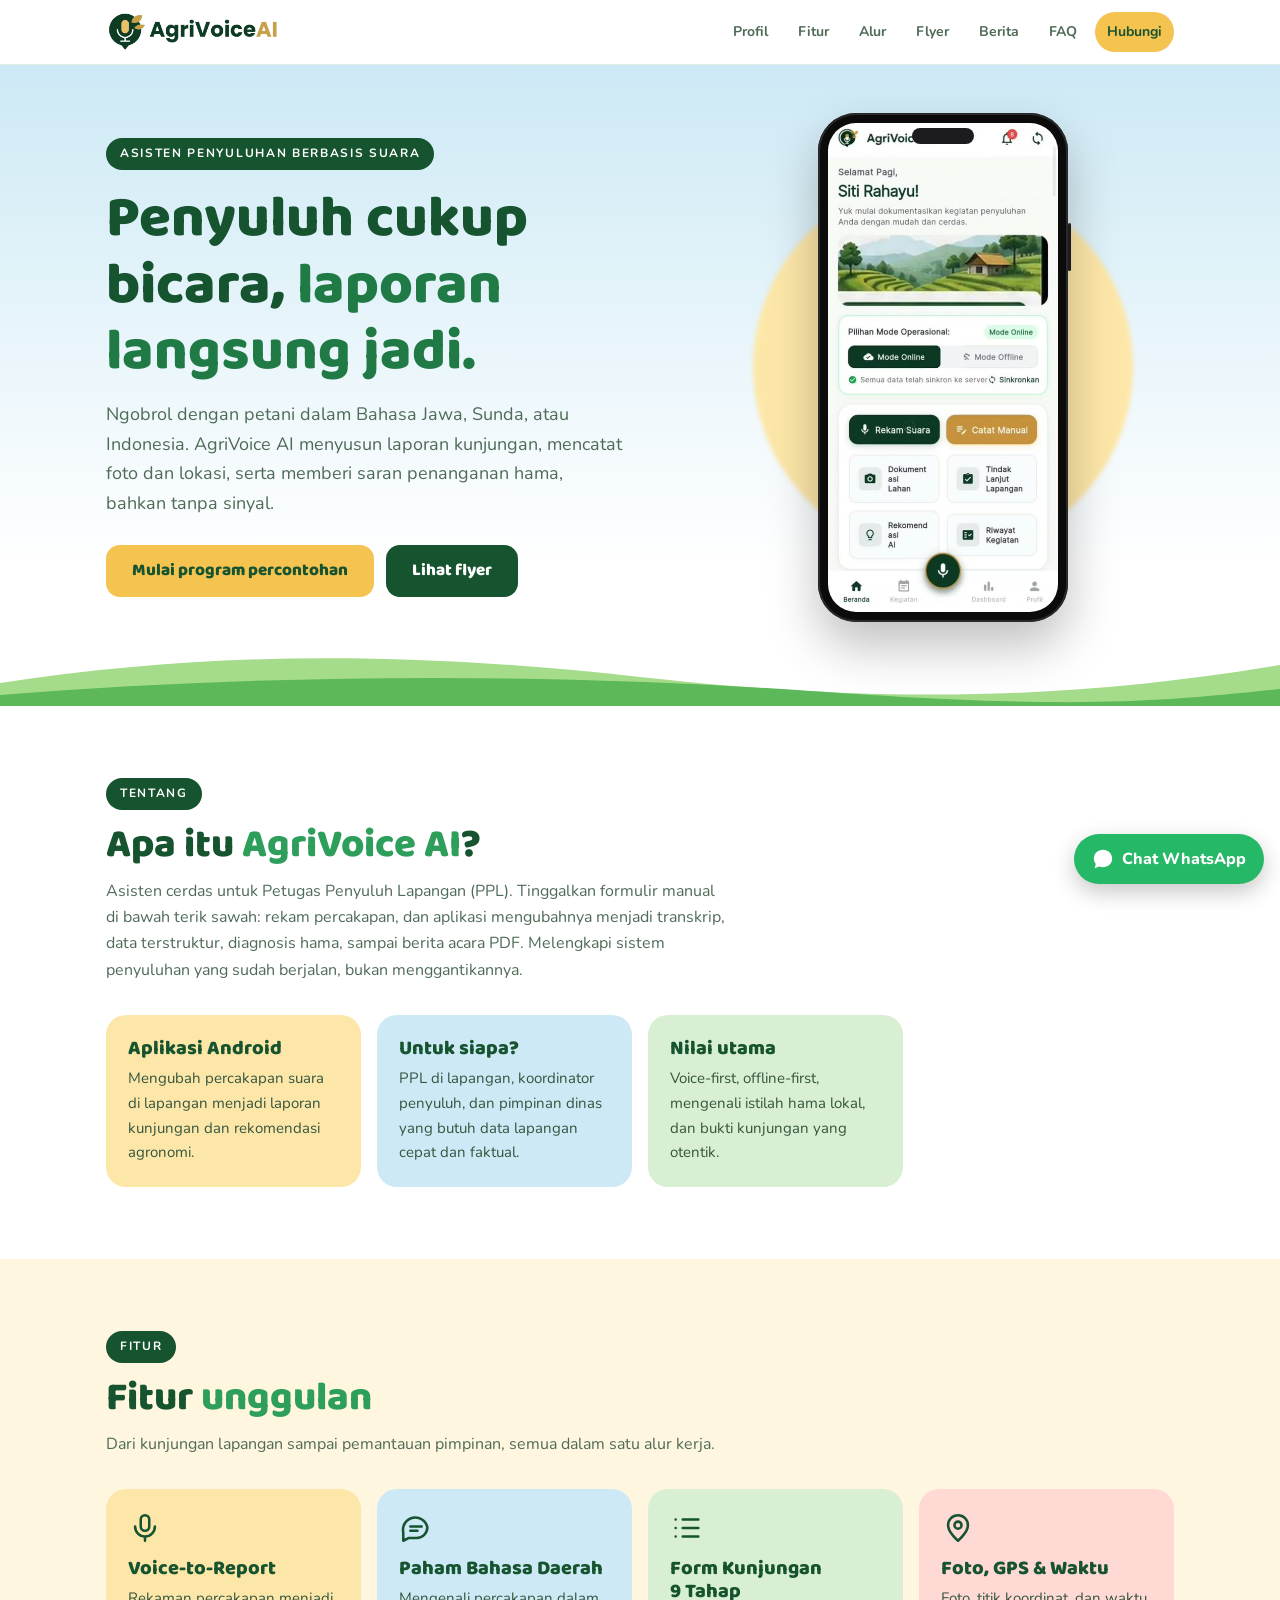
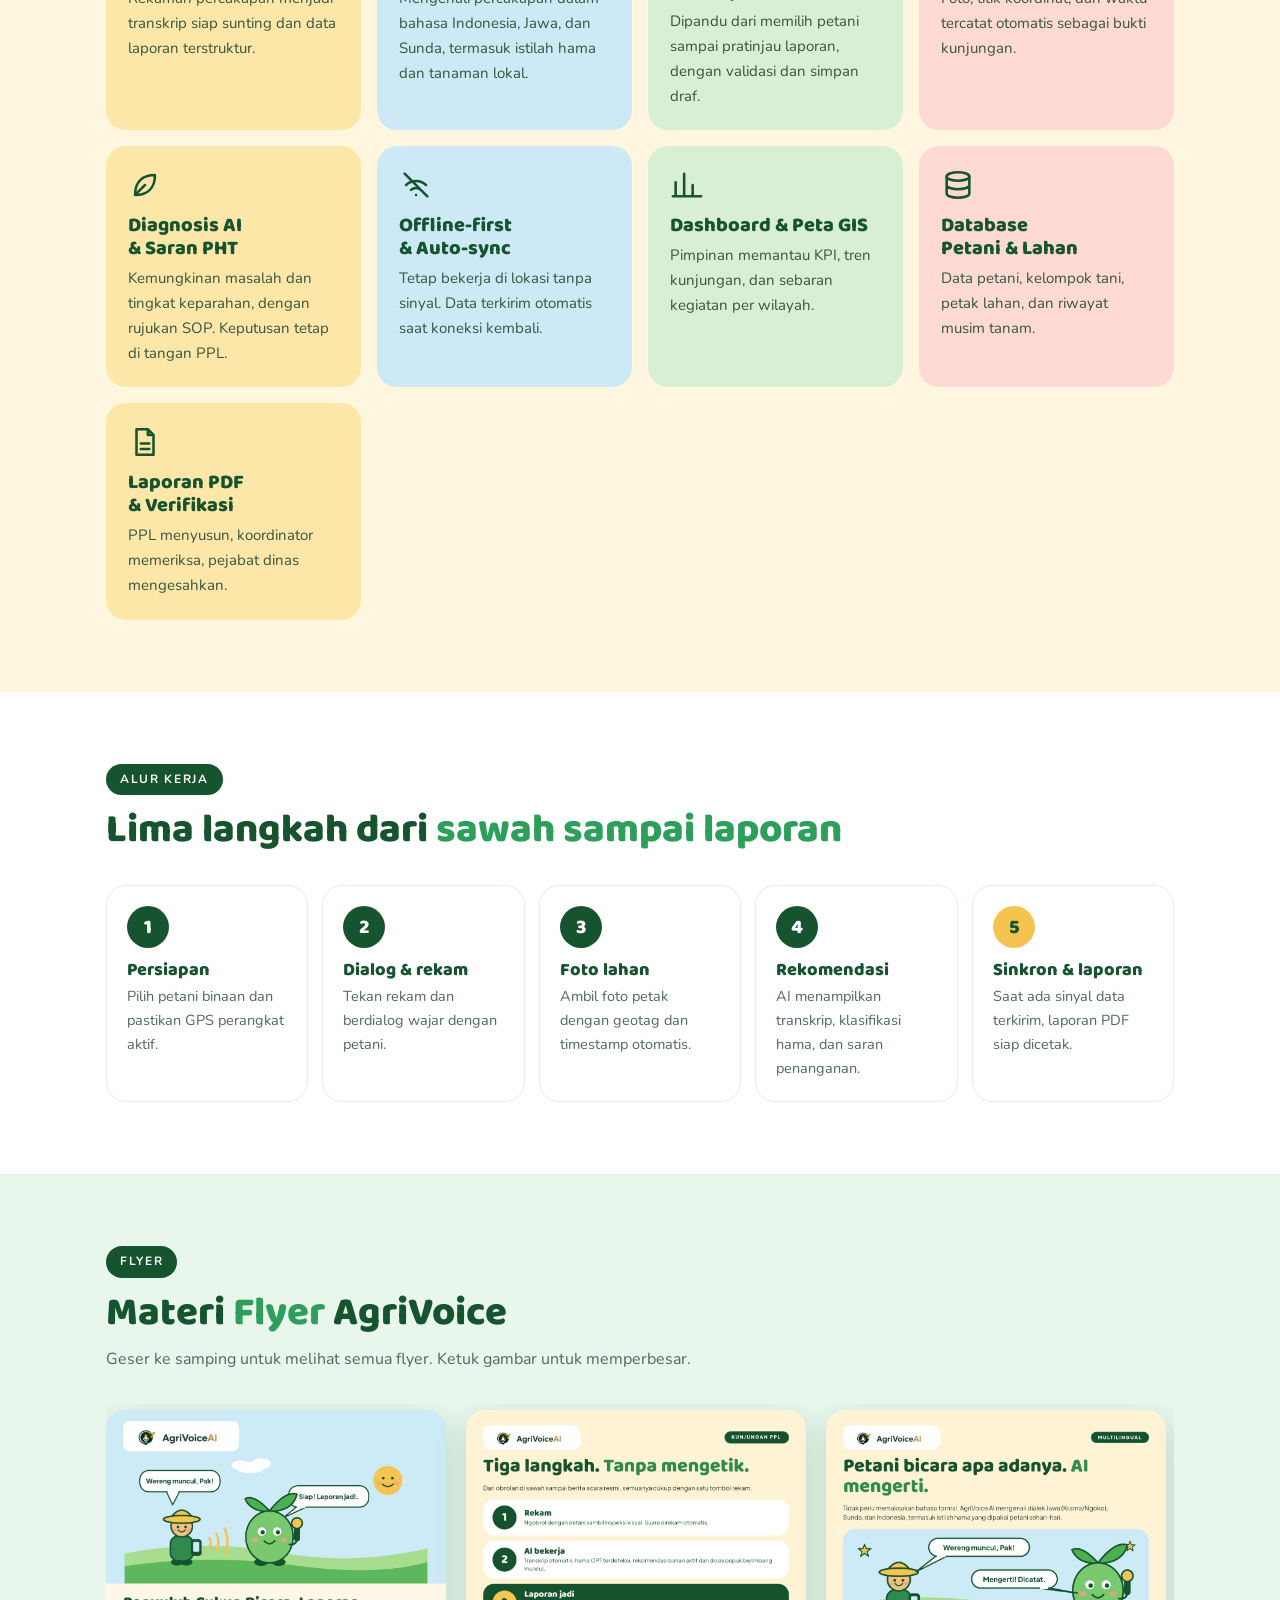
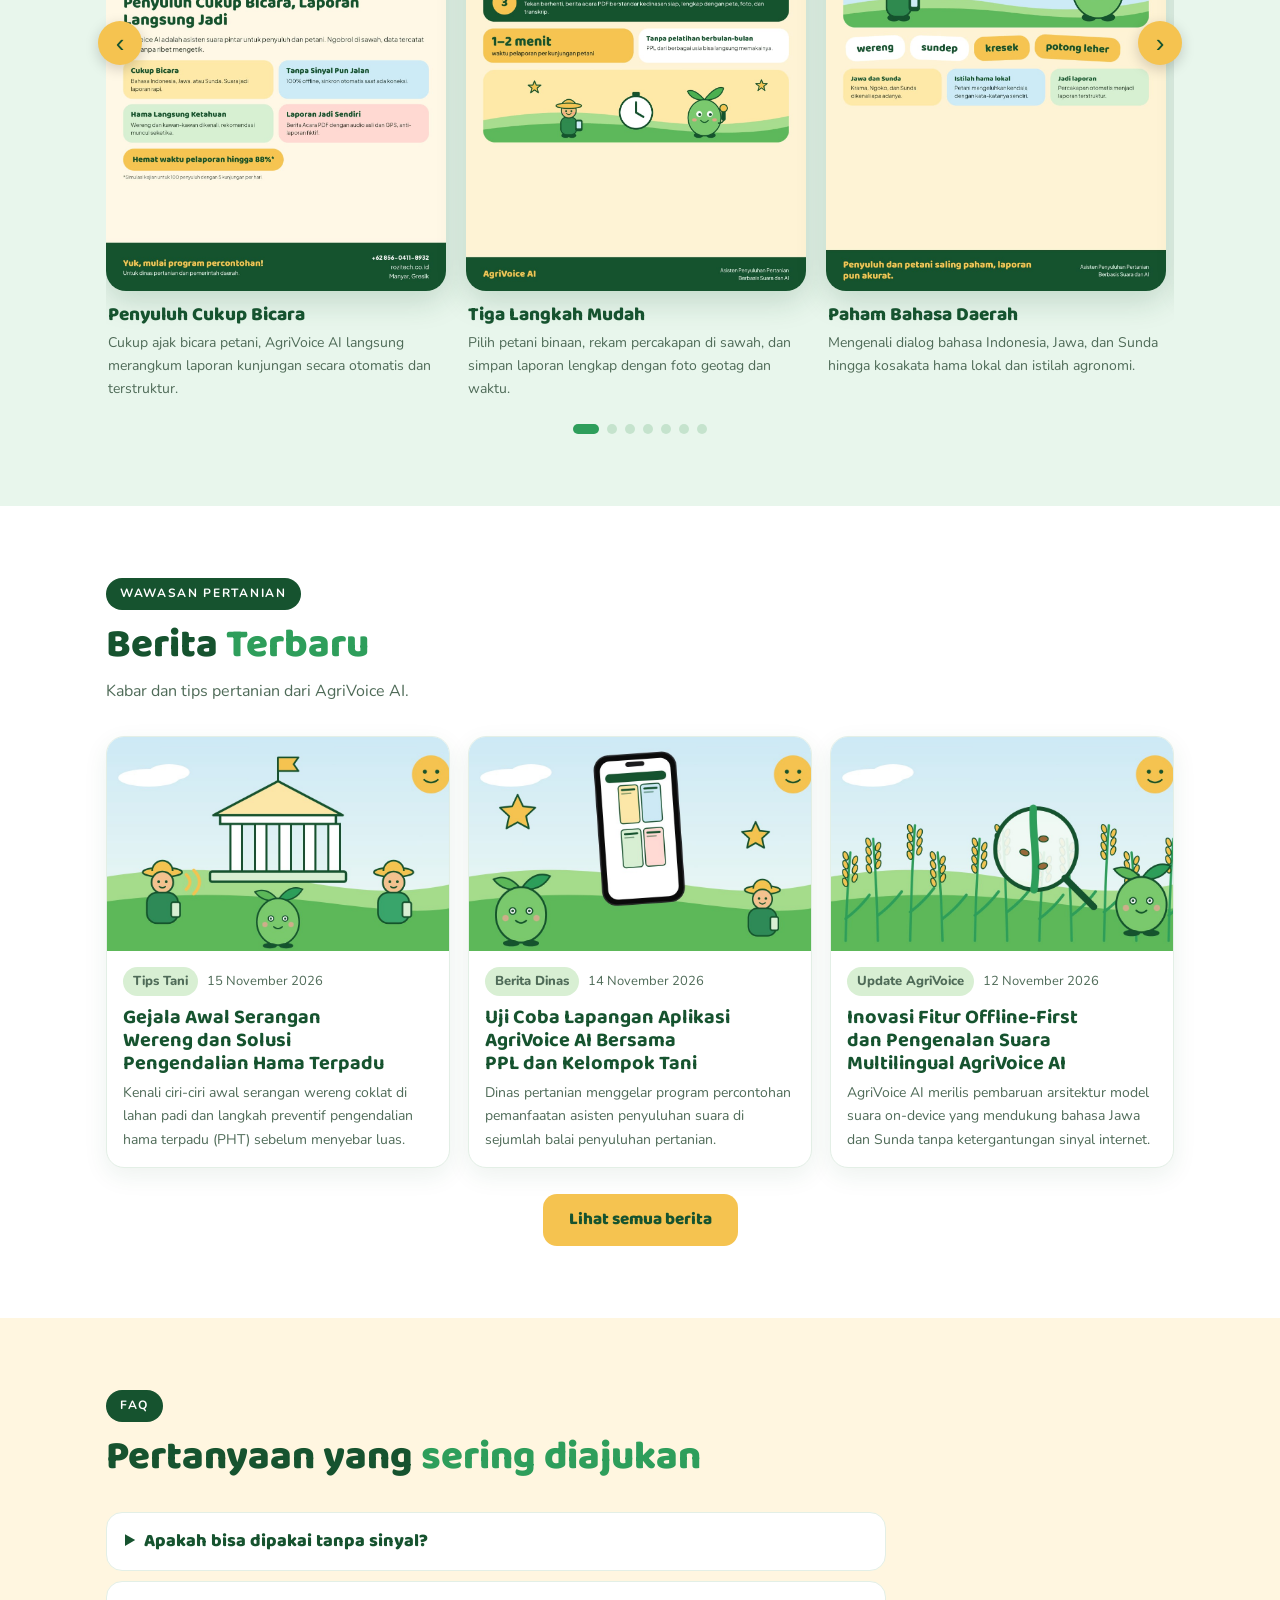
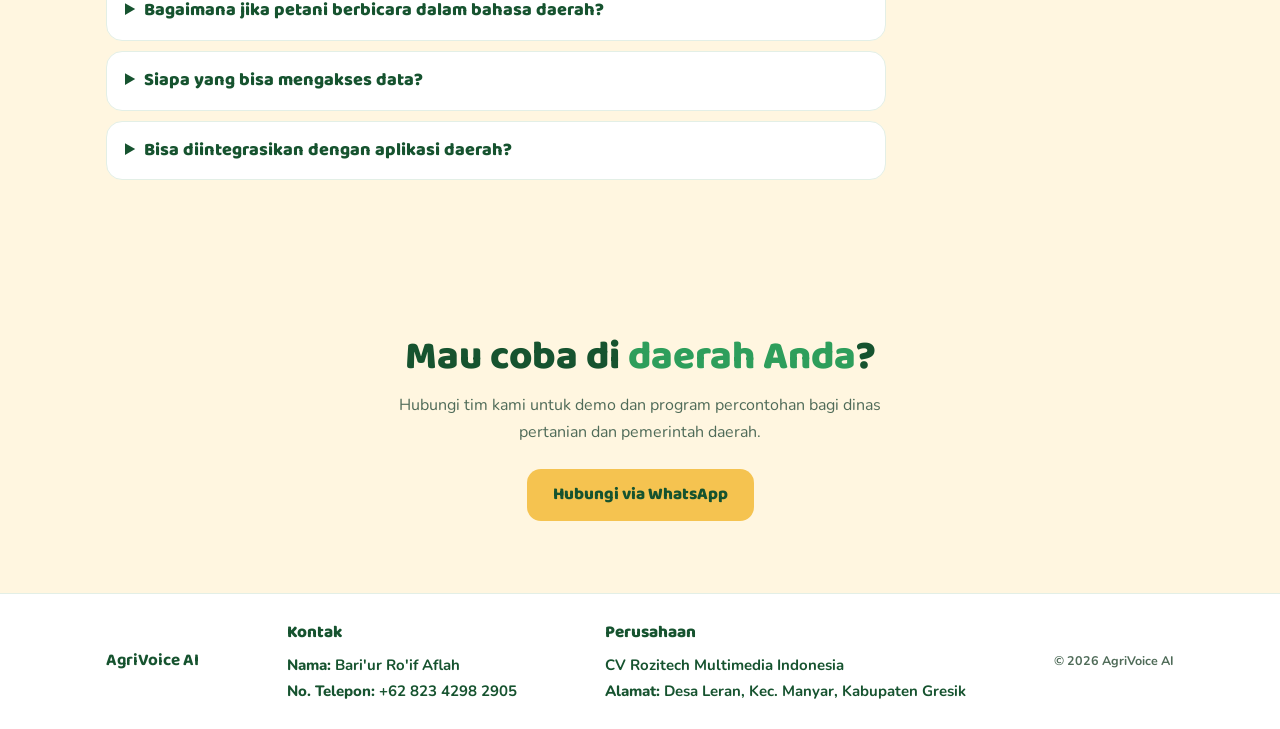
==== index.html @ de2bb5ef "Deploy AgriVoice AI static site for GitHub Pages" ====
<!doctype html>
<html lang="id">
<head>
    <meta charset="utf-8">
    <meta name="viewport" content="width=device-width, initial-scale=1, viewport-fit=cover">
    <link rel="icon" href="assets/images/logo.png">
    <link rel="preconnect" href="https://fonts.googleapis.com">
    <link rel="preconnect" href="https://fonts.gstatic.com" crossorigin>
    <link rel="stylesheet" href="https://fonts.googleapis.com/css2?family=Baloo+2:wght@600;800&family=Nunito:wght@400;600;700&display=swap">
    <title>AgriVoice AI - Teknologi Suara untuk Penyuluhan Pertanian</title>
    <meta name="color-scheme" content="light">
    <meta name="description" content="AgriVoice AI: asisten penyuluhan pertanian berbasis suara dan AI. Rekam percakapan dengan petani, laporan kunjungan langsung jadi, tetap jalan tanpa sinyal.">
    <meta property="og:title" content="AgriVoice AI - Penyuluh Cukup Bicara, Laporan Langsung Jadi">
    <meta property="og:description" content="Asisten penyuluhan pertanian berbasis suara dan AI. Tetap jalan tanpa sinyal.">
    <meta property="og:type" content="website">
    <meta property="og:image" content="assets/images/app-screen.jpg">
    <link rel="stylesheet" href="css/home.css">
</head>
<body>
<header><div class="w">
    <a class="logo" href="#beranda"><img src="assets/images/logo.png" alt="AgriVoice AI"></a>
    <nav aria-label="Navigasi utama">
        <button class="menu-toggle" type="button" aria-label="Buka menu" aria-expanded="false" aria-controls="site-menu"><span></span><span></span><span></span></button>
        <div class="nav-links" id="site-menu">
            <a href="#tentang">Profil</a>
            <a href="#fitur">Fitur</a>
            <a href="#alur">Alur</a>
            <a href="#galeri">Flyer</a>
            <a href="berita.html">Berita</a>
            <a href="#faq">FAQ</a>
        </div>
        <a class="cta-n" href="#kontak">Hubungi</a>
    </nav>
</div></header>

<main>
<div class="hero" id="beranda"><div class="w hero-in">
    <div>
        <span class="pill">Asisten penyuluhan berbasis suara</span>
        <h1>Penyuluh cukup bicara, <em>laporan langsung jadi.</em></h1>
        <p class="lead">Ngobrol dengan petani dalam Bahasa Jawa, Sunda, atau Indonesia. AgriVoice AI menyusun laporan kunjungan, mencatat foto dan lokasi, serta memberi saran penanganan hama, bahkan tanpa sinyal.</p>
        <div class="acts"><a class="btn" href="#kontak">Mulai program percontohan</a><a class="btn d" href="#galeri">Lihat flyer</a></div>
    </div>
    <div class="stage"><div class="phone"><img src="assets/images/app-screen.jpg" alt="Tampilan aplikasi AgriVoice AI di ponsel"></div></div>
</div>
<svg class="hills" viewBox="0 0 1200 64" preserveAspectRatio="none" aria-hidden="true"><path d="M0 40C200 8 380 8 600 34S1000 58 1200 22V64H0Z" fill="#a5dc8c"/><path d="M0 52C260 30 520 30 760 48S1080 60 1200 46V64H0Z" fill="#5db85a"/></svg>
</div>

<section id="tentang"><div class="w">
    <div class="head"><span class="pill">Tentang</span><h2>Apa itu <em>AgriVoice AI</em>?</h2>
        <p>Asisten cerdas untuk Petugas Penyuluh Lapangan (PPL). Tinggalkan formulir manual di bawah terik sawah: rekam percakapan, dan aplikasi mengubahnya menjadi transkrip, data terstruktur, diagnosis hama, sampai berita acara PDF. Melengkapi sistem penyuluhan yang sudah berjalan, bukan menggantikannya.</p>
    </div>
    <div class="grid">
        <div class="k plain"><h3>Aplikasi Android</h3><p>Mengubah percakapan suara di lapangan menjadi laporan kunjungan dan rekomendasi agronomi.</p></div>
        <div class="k plain"><h3>Untuk siapa?</h3><p>PPL di lapangan, koordinator penyuluh, dan pimpinan dinas yang butuh data lapangan cepat dan faktual.</p></div>
        <div class="k plain"><h3>Nilai utama</h3><p>Voice-first, offline-first, mengenali istilah hama lokal, dan bukti kunjungan yang otentik.</p></div>
    </div>
</div></section>

<section class="cream" id="fitur"><div class="w">
    <div class="head"><span class="pill">Fitur</span><h2>Fitur <em>unggulan</em></h2><p>Dari kunjungan lapangan sampai pemantauan pimpinan, semua dalam satu alur kerja.</p></div>
    <div class="grid">
        <div class="k"><svg viewBox="0 0 24 24"><rect x="9" y="3" width="6" height="11" rx="3"/><path d="M5 11a7 7 0 0 0 14 0M12 18v3"/></svg><h3>Voice-to-Report</h3><p>Rekaman percakapan menjadi transkrip siap sunting dan data laporan terstruktur.</p></div>
        <div class="k"><svg viewBox="0 0 24 24"><path d="M20 11.5a7.5 7.5 0 0 1-7.5 7.5H7l-4 2v-6a7.5 7.5 0 1 1 17-3.5Z"/><path d="M8 11h8M8 14h5"/></svg><h3>Paham Bahasa Daerah</h3><p>Mengenali percakapan dalam bahasa Indonesia, Jawa, dan Sunda, termasuk istilah hama dan tanaman lokal.</p></div>
        <div class="k"><svg viewBox="0 0 24 24"><path d="M9 6h11M9 12h11M9 18h11M4 6h.01M4 12h.01M4 18h.01"/></svg><h3>Form Kunjungan 9 Tahap</h3><p>Dipandu dari memilih petani sampai pratinjau laporan, dengan validasi dan simpan draf.</p></div>
        <div class="k"><svg viewBox="0 0 24 24"><path d="M12 21s7-6 7-11a7 7 0 0 0-14 0c0 5 7 11 7 11Z"/><circle cx="12" cy="10" r="2.5"/></svg><h3>Foto, GPS &amp; Waktu</h3><p>Foto, titik koordinat, dan waktu tercatat otomatis sebagai bukti kunjungan.</p></div>
        <div class="k"><svg viewBox="0 0 24 24"><path d="M5 19c0-9 5-14 14-14 0 9-5 14-14 14ZM5 19l7-7"/></svg><h3>Diagnosis AI &amp; Saran PHT</h3><p>Kemungkinan masalah dan tingkat keparahan, dengan rujukan SOP. Keputusan tetap di tangan PPL.</p></div>
        <div class="k"><svg viewBox="0 0 24 24"><path d="M5 12a10 10 0 0 1 14 0M8.5 15.5a5 5 0 0 1 7 0M12 19h.01M4 4l16 16"/></svg><h3>Offline-first &amp; Auto-sync</h3><p>Tetap bekerja di lokasi tanpa sinyal. Data terkirim otomatis saat koneksi kembali.</p></div>
        <div class="k"><svg viewBox="0 0 24 24"><path d="M4 20V10M10 20V4M16 20v-8M22 20H2"/></svg><h3>Dashboard &amp; Peta GIS</h3><p>Pimpinan memantau KPI, tren kunjungan, dan sebaran kegiatan per wilayah.</p></div>
        <div class="k"><svg viewBox="0 0 24 24"><ellipse cx="12" cy="6" rx="8" ry="3"/><path d="M4 6v12c0 1.7 3.6 3 8 3s8-1.3 8-3V6M4 12c0 1.7 3.6 3 8 3s8-1.3 8-3"/></svg><h3>Database Petani &amp; Lahan</h3><p>Data petani, kelompok tani, petak lahan, dan riwayat musim tanam.</p></div>
        <div class="k"><svg viewBox="0 0 24 24"><path d="M6 3h8l4 4v14H6zM14 3v4h4M9 13h6M9 17h6"/></svg><h3>Laporan PDF &amp; Verifikasi</h3><p>PPL menyusun, koordinator memeriksa, pejabat dinas mengesahkan.</p></div>
    </div>
</div></section>

<section id="alur"><div class="w">
    <div class="head"><span class="pill">Alur kerja</span><h2>Lima langkah dari <em>sawah sampai laporan</em></h2></div>
    <div class="steps">
        <div class="step"><h3>Persiapan</h3><p>Pilih petani binaan dan pastikan GPS perangkat aktif.</p></div>
        <div class="step"><h3>Dialog &amp; rekam</h3><p>Tekan rekam dan berdialog wajar dengan petani.</p></div>
        <div class="step"><h3>Foto lahan</h3><p>Ambil foto petak dengan geotag dan timestamp otomatis.</p></div>
        <div class="step"><h3>Rekomendasi</h3><p>AI menampilkan transkrip, klasifikasi hama, dan saran penanganan.</p></div>
        <div class="step"><h3>Sinkron &amp; laporan</h3><p>Saat ada sinyal data terkirim, laporan PDF siap dicetak.</p></div>
    </div>
</div></section>

<section id="galeri"><div class="w">
    <div class="head"><span class="pill">Flyer</span><h2>Materi <em>Flyer</em> AgriVoice</h2><p>Geser ke samping untuk melihat semua flyer. Ketuk gambar untuk memperbesar.</p></div>
    <div class="gwrap">
        <button class="nav prev" type="button" aria-label="Sebelumnya">&#8249;</button><button class="nav next" type="button" aria-label="Berikutnya">&#8250;</button>
        <div id="gallery">
            <article class="fl"><button class="img" type="button"><img src="storage/uploads/flyer-penyuluh-cukup-bicara.jpg" alt="Penyuluh Cukup Bicara" loading="lazy"></button><h3>Penyuluh Cukup Bicara</h3><p>Cukup ajak bicara petani, AgriVoice AI langsung merangkum laporan kunjungan secara otomatis dan terstruktur.</p></article>
            <article class="fl"><button class="img" type="button"><img src="storage/uploads/flyer-tiga-langkah.jpg" alt="Tiga Langkah Mudah" loading="lazy"></button><h3>Tiga Langkah Mudah</h3><p>Pilih petani binaan, rekam percakapan di sawah, dan simpan laporan lengkap dengan foto geotag dan waktu.</p></article>
            <article class="fl"><button class="img" type="button"><img src="storage/uploads/flyer-multilingual.jpg" alt="Paham Bahasa Daerah" loading="lazy"></button><h3>Paham Bahasa Daerah</h3><p>Mengenali dialog bahasa Indonesia, Jawa, dan Sunda hingga kosakata hama lokal dan istilah agronomi.</p></article>
            <article class="fl"><button class="img" type="button"><img src="storage/uploads/flyer-offline-first.jpg" alt="Bekerja Tanpa Sinyal" loading="lazy"></button><h3>Bekerja Tanpa Sinyal</h3><p>Fitur offline-first memastikan perekaman dan diagnosis tetap lancar di pelosok tanpa ketergantungan internet.</p></article>
            <article class="fl"><button class="img" type="button"><img src="storage/uploads/flyer-dasbor-supervisi.jpg" alt="Dasbor Supervisi &amp; Peta GIS" loading="lazy"></button><h3>Dasbor Supervisi &amp; Peta GIS</h3><p>Pantau rekapitulasi data kunjungan PPL, sebaran petak sawah, dan indikator kinerja dinas secara real-time.</p></article>
            <article class="fl"><button class="img" type="button"><img src="storage/uploads/c65338e30388873c.jpg" alt="Asisten Cerdas Lapangan" loading="lazy"></button><h3>Asisten Cerdas Lapangan</h3><p>Membantu PPL bekerja lebih efisien di bawah terik sawah tanpa repot mengisi formulir kertas manual.</p></article>
            <article class="fl"><button class="img" type="button"><img src="storage/uploads/STrYue9MeACxiAXWIHxrVZRqydsXvLBjG7I5QbLc.jpg" alt="Diagnosis Hama &amp; Rekomendasi PHT" loading="lazy"></button><h3>Diagnosis Hama &amp; Rekomendasi</h3><p>Identifikasi gejala penyakit tanaman secara cepat dengan panduan Standar Operasional Prosedur (SOP) dinas.</p></article>
        </div>
        <div class="dots" id="dots"></div>
    </div>
</div></section>

<section id="berita"><div class="w">
    <div class="head"><span class="pill">Wawasan pertanian</span><h2>Berita <em>Terbaru</em></h2><p>Kabar dan tips pertanian dari AgriVoice AI.</p></div>
    <div class="news-grid">
        <a class="news-card" href="berita_detail.html?slug=gejala-awal-wereng-dan-solusi-pht">
            <img src="storage/uploads/883a412c10e83a35b4349fa73c3cc5ac.jpg" alt="Sampul: Gejala Awal Serangan Wereng dan Solusi Pengendalian Hama Terpadu" loading="lazy">
            <div class="body"><div class="meta"><span class="category">Tips Tani</span><time>15 November 2026</time></div>
                <h3>Gejala Awal Serangan Wereng dan Solusi Pengendalian Hama Terpadu</h3>
                <p>Kenali ciri-ciri awal serangan wereng coklat di lahan padi dan langkah preventif pengendalian hama terpadu (PHT) sebelum menyebar luas.</p>
            </div>
        </a>
        <a class="news-card" href="berita_detail.html?slug=uji-coba-lapangan-aplikasi-agrivoice-ai-ppl">
            <img src="storage/uploads/bf1b94fff7654a2a2448b68e3c376b1f.jpg" alt="Sampul: Uji Coba Lapangan Aplikasi AgriVoice AI Bersama PPL dan Kelompok Tani" loading="lazy">
            <div class="body"><div class="meta"><span class="category">Berita Dinas</span><time>14 November 2026</time></div>
                <h3>Uji Coba Lapangan Aplikasi AgriVoice AI Bersama PPL dan Kelompok Tani</h3>
                <p>Dinas pertanian menggelar program percontohan pemanfaatan asisten penyuluhan suara di sejumlah balai penyuluhan pertanian.</p>
            </div>
        </a>
        <a class="news-card" href="berita_detail.html?slug=inovasi-teknologi-suara-offline-agrivoice-ai">
            <img src="storage/uploads/ee13942bee595b483b03f6987aabe7d5.jpg" alt="Sampul: Inovasi Fitur Offline-First dan Pengenalan Suara Multilingual AgriVoice AI" loading="lazy">
            <div class="body"><div class="meta"><span class="category">Update AgriVoice</span><time>12 November 2026</time></div>
                <h3>Inovasi Fitur Offline-First dan Pengenalan Suara Multilingual AgriVoice AI</h3>
                <p>AgriVoice AI merilis pembaruan arsitektur model suara on-device yang mendukung bahasa Jawa dan Sunda tanpa ketergantungan sinyal internet.</p>
            </div>
        </a>
    </div>
    <div class="news-more"><a class="btn" href="berita.html">Lihat semua berita</a></div>
</div></section>

<section class="cream" id="faq"><div class="w">
    <div class="head"><span class="pill">FAQ</span><h2>Pertanyaan yang <em>sering diajukan</em></h2></div>
    <details><summary>Apakah bisa dipakai tanpa sinyal?</summary><p>Bisa. Perekaman, transkripsi, dan rekomendasi berjalan di perangkat, lalu data tersinkron otomatis saat koneksi kembali.</p></details>
    <details><summary>Bagaimana jika petani berbicara dalam bahasa daerah?</summary><p>AgriVoice AI dirancang mengenali Bahasa Indonesia, Jawa (Krama dan Ngoko), serta Sunda, termasuk istilah hama lokal.</p></details>
    <details><summary>Siapa yang bisa mengakses data?</summary><p>Akses dibatasi berdasarkan peran pengguna, dan setiap perubahan tercatat dalam jejak audit.</p></details>
    <details><summary>Bisa diintegrasikan dengan aplikasi daerah?</summary><p>Bisa, lewat REST API dengan aplikasi daerah yang sudah ada.</p></details>
</div></section>

<section class="cta" id="kontak"><div class="w">
    <h2>Mau coba di <em style="font-style:normal;color:var(--ac)">daerah Anda</em>?</h2>
    <p>Hubungi tim kami untuk demo dan program percontohan bagi dinas pertanian dan pemerintah daerah.</p>
    <a class="btn" href="https://wa.me/6285604118932?text=Halo,%20saya%20tertarik%20dengan%20AgriVoice%20AI" target="_blank" rel="noopener">Hubungi via WhatsApp</a>
</div></section>
</main>

<footer>
    <div class="w">
        <div><b>AgriVoice AI</b></div>
        <address class="footer-contact">
            <strong class="footer-title">Kontak</strong>
            <span><strong>Nama:</strong> Bari'ur Ro'if Aflah</span>
            <span><strong>No. Telepon:</strong> <a href="tel:+6282342982905">+62 823 4298 2905</a></span>
        </address>
        <address class="footer-contact">
            <strong class="footer-title">Perusahaan</strong>
            <span>CV Rozitech Multimedia Indonesia</span>
            <span><strong>Alamat:</strong> Desa Leran, Kec. Manyar, Kabupaten Gresik</span>
        </address>
        <small class="footer-copy">&copy; 2026 AgriVoice AI</small>
    </div>
</footer>
<a class="wa" href="https://wa.me/6285604118932?text=Halo,%20saya%20tertarik%20dengan%20AgriVoice%20AI" target="_blank" rel="noopener" aria-label="WhatsApp"><svg viewBox="0 0 24 24"><path d="M12 2C6.5 2 2 6.2 2 11.5c0 2.2.8 4.200 2.100 5.800L3 22l4.900-1.700c1.300.5 2.700.7 4.100.7 5.500 0 10-4.200 10-9.500S17.500 2 12 2Z"/></svg><span>Chat WhatsApp</span></a>

<script src="js/home.js" defer></script>
</body>
</html>
---- css/home.css ----
/* Layout: putih bersih, langit biru muda di hero, section krem selang-seling, kartu pastel seperti flyer brand */
:root{
  --bg:#ffffff;--cream:#fff6e0;--ink:#16532f;--mu:#4f6b58;--ac:#2e9e5b;--ac-text:#1f7a45;--y:#f5c350;--bd:#e3efe6;
  --p-yellow:#fde7a8;--p-blue:#cde9f5;--p-green:#d8efd3;--p-pink:#ffd9d4;--sky:#cde9f5;
  --head:"Baloo 2","Trebuchet MS",system-ui,sans-serif;--body:"Nunito",system-ui,-apple-system,"Segoe UI",Roboto,sans-serif;
  color-scheme:light;
}
html{scroll-behavior:smooth;scroll-padding-top:76px}
*{box-sizing:border-box}
body{margin:0;background:var(--bg);color:var(--ink);font:16px/1.65 var(--body);padding-left:0;padding-right:0}
body::before{content:"";position:fixed;inset:0 0 auto;height:env(safe-area-inset-top,0px);background:#fff;z-index:30}
.w{max-width:1100px;margin:0 auto;padding-left:max(16px,env(safe-area-inset-left,0px));padding-right:max(16px,env(safe-area-inset-right,0px))}
h1,h2,h3{font-family:var(--head);color:var(--ink);margin:0;line-height:1.15;text-wrap:balance}
p{margin:0}
a{color:inherit}
header{position:sticky;top:env(safe-area-inset-top,0px);z-index:31;background:#fff;border-bottom:1px solid var(--bd)}
header .w{display:flex;align-items:center;justify-content:space-between;height:64px;gap:12px}
.logo img{height:40px;width:auto;display:block}
nav{display:flex;align-items:center;gap:6px}
nav .nav-links{display:contents}
nav a{padding:8px 12px;border-radius:999px;text-decoration:none;font-weight:700;font-size:14px;color:var(--mu)}
nav a:hover{background:var(--cream);color:var(--ink)}
nav a.cta-n{background:var(--y);color:var(--ink)}
.menu-toggle{display:none}
@media(max-width:760px){
  nav{position:relative;gap:8px}
  .menu-toggle{display:grid;place-content:center;gap:4px;width:42px;height:42px;padding:0;border:1px solid var(--bd);border-radius:12px;background:#fff;cursor:pointer}
  .menu-toggle span{display:block;width:18px;height:2px;border-radius:2px;background:var(--ink)}
  .nav-links{display:none!important;position:absolute;top:calc(100% + 10px);right:0;z-index:32;width:min(240px,calc(100vw - 32px));padding:8px;border:1px solid var(--bd);border-radius:16px;background:#fff;box-shadow:0 12px 30px rgba(22,83,47,.14)}
  .nav-links.open{display:flex!important;flex-direction:column;align-items:stretch;gap:4px}
  nav .nav-links a:not(.cta-n){display:block;padding:10px 12px}
}
.pill{display:inline-block;background:var(--ink);color:#fff;font-size:12px;font-weight:700;letter-spacing:.14em;text-transform:uppercase;padding:6px 14px;border-radius:999px}
.btn{display:inline-block;background:var(--y);color:var(--ink);font-family:var(--head);font-weight:800;font-size:17px;padding:12px 26px;border-radius:14px;text-decoration:none;transition:transform .15s}
.btn:hover{transform:translateY(-2px)}
.btn.d{background:var(--ink);color:#fff}
/* hero */
.hero{background:linear-gradient(180deg,var(--sky) 0%,#fff 78%);position:relative;overflow:hidden;padding-top:48px}
.hero-in{display:grid;grid-template-columns:1.1fr .9fr;gap:40px;align-items:center;padding-bottom:84px}
.hero h1{font-size:clamp(34px,5.6vw,58px);font-weight:800;margin:16px 0 14px}
.hero h1 em{font-style:normal;color:var(--ac-text)}
.hero p.lead{font-size:18px;color:var(--mu);max-width:520px;margin-bottom:26px}
.hero .acts{display:flex;gap:12px;flex-wrap:wrap}
.stage{position:relative;display:grid;place-items:center;min-width:0}
.stage::before{content:"";position:absolute;width:min(380px,90%);aspect-ratio:1;border-radius:50%;background:var(--p-yellow);filter:blur(2px);top:50%;left:50%;transform:translate(-50%,-50%)}
.phone{position:relative;width:min(250px,70vw);padding:10px;background:#0b0b0c;border-radius:38px;box-shadow:0 24px 50px rgba(0,0,0,.25),inset 0 0 0 2px #2a2a2d}
.phone::before{content:"";position:absolute;top:15px;left:50%;transform:translateX(-50%);width:62px;height:16px;border-radius:10px;background:#1c1c1e;z-index:2}
.phone::after{content:"";position:absolute;right:-3px;top:110px;width:3px;height:48px;border-radius:2px;background:#1c1c1e}
.phone img{display:block;width:100%;height:auto;border-radius:28px}
.hills{position:absolute;left:0;right:0;bottom:-1px;width:100%;height:64px;display:block}
@media(max-width:860px){.hero-in{grid-template-columns:1fr;text-align:left;padding-bottom:72px}.stage{margin-top:8px}}
section{padding:72px 0}
section.cream{background:var(--cream)}
.head{margin-bottom:32px}
.head h2{font-size:clamp(28px,4.2vw,40px);font-weight:800;margin-top:12px}
.head h2 em{font-style:normal;color:var(--ac)}
.head p{color:var(--mu);max-width:620px;margin-top:10px}
.grid{display:grid;grid-template-columns:repeat(auto-fill,minmax(250px,1fr));gap:16px}
.k{border-radius:20px;padding:22px;min-width:0}
.k h3{font-size:20px;font-weight:800;margin:12px 0 6px}
.k p{font-size:15px;color:#35553f}
.k:nth-child(4n+1){background:var(--p-yellow)}
.k:nth-child(4n+2){background:var(--p-blue)}
.k:nth-child(4n+3){background:var(--p-green)}
.k:nth-child(4n+4){background:var(--p-pink)}
.k svg{width:34px;height:34px;stroke:var(--ink);fill:none;stroke-width:1.8;stroke-linecap:round;stroke-linejoin:round;display:block}
.k.plain h3{margin-top:0}
/* alur: urutan sungguhan, jadi bernomor */
.steps{display:grid;grid-template-columns:repeat(auto-fit,minmax(190px,1fr));gap:14px;counter-reset:s}
.step{background:#fff;border:1px solid var(--bd);border-radius:20px;padding:20px;counter-increment:s;min-width:0}
.step::before{content:counter(s);display:grid;place-items:center;width:42px;height:42px;border-radius:50%;background:var(--ink);color:#fff;font-family:var(--head);font-weight:800;font-size:20px;margin-bottom:12px}
.step:last-child::before{background:var(--y);color:var(--ink)}
.step h3{font-size:18px;font-weight:800;margin-bottom:4px}
.step p{font-size:14.5px;color:var(--mu)}
/* galeri flyer */
#galeri{background:#e8f6ec}
.gwrap{position:relative}
#gallery{display:flex;gap:20px;overflow-x:auto;scroll-snap-type:x mandatory;-webkit-overflow-scrolling:touch;scrollbar-width:none;padding:6px 4px 18px;align-items:flex-start}
#gallery::-webkit-scrollbar{display:none}
.fl{flex:0 0 min(78%,340px);scroll-snap-align:start;min-width:0}
.fl .img{display:block;width:100%;border:0;padding:0;background:none;cursor:zoom-in;border-radius:20px;overflow:hidden;box-shadow:0 10px 30px rgba(22,83,47,.18);transition:transform .2s,box-shadow .2s}
.fl .img:hover{transform:translateY(-4px);box-shadow:0 16px 36px rgba(22,83,47,.18)}
.fl img{display:block;width:100%;height:auto}
.fl h3{font-size:19px;font-weight:800;margin:14px 2px 4px}
.fl p{font-size:14px;color:var(--mu);margin:0 2px;overflow-wrap:anywhere}
.nav{position:absolute;top:38%;transform:translateY(-50%);z-index:2;width:44px;height:44px;border-radius:50%;border:0;background:var(--y);color:var(--ink);font-size:26px;line-height:1;cursor:pointer;box-shadow:0 4px 14px rgba(0,0,0,.18)}
.nav.prev{left:-8px}.nav.next{right:-8px}
@media(max-width:640px){.nav{display:none}}
.dots{display:flex;justify-content:center;gap:8px;margin-top:6px}
.dots button{width:10px;height:10px;border-radius:50%;border:0;padding:0;background:#c5e3cd;cursor:pointer}
.dots button.on{background:var(--ac);width:26px;border-radius:6px}
/* berita */
.news-grid{display:grid;grid-template-columns:repeat(3,minmax(0,1fr));gap:18px}
.news-card{display:block;min-width:0;border:1px solid var(--bd);border-radius:18px;overflow:hidden;background:#fff;text-decoration:none;box-shadow:0 8px 24px rgba(22,83,47,.08);transition:transform .18s,box-shadow .18s}
.news-card:hover{transform:translateY(-3px);box-shadow:0 14px 30px rgba(22,83,47,.14)}
.news-card img{display:block;width:100%;aspect-ratio:16/10;object-fit:cover;background:#f4f8f4}
.news-card .body{padding:16px}
.news-card .meta{display:flex;gap:9px;align-items:center;flex-wrap:wrap;color:var(--mu);font-size:13px}
.news-card .category{background:var(--p-green);border-radius:99px;padding:4px 10px;font-weight:800}
.news-card h3{font-size:20px;margin:10px 0 6px}
.news-card p{color:var(--mu);font-size:14px}
.news-more{text-align:center;margin-top:26px}
@media(max-width:760px){.news-grid{grid-template-columns:repeat(2,minmax(0,1fr))}}
@media(max-width:560px){.news-grid{grid-template-columns:1fr}}
/* faq */
details{background:#fff;border:1px solid var(--bd);border-radius:16px;padding:14px 18px;margin-bottom:10px;max-width:780px}
summary{cursor:pointer;font-family:var(--head);font-weight:800;font-size:18px}
details p{color:var(--mu);margin-top:8px}
.cta{text-align:center;background:var(--cream)}
.cta h2{font-size:clamp(28px,4.2vw,40px);font-weight:800}
.cta p{color:var(--mu);max-width:520px;margin:12px auto 24px}
footer{border-top:1px solid var(--bd);padding:26px 0;color:var(--mu);font-size:14px}
footer .w{display:flex;align-items:center;justify-content:space-between;gap:16px;flex-wrap:wrap}
footer b{font-family:var(--head);color:var(--ink);font-size:17px}
footer .footer-contact{display:grid;gap:4px;margin:0;font-style:normal}
footer .footer-contact a{color:var(--ink);font-weight:700;text-decoration:none}
footer .footer-contact a:hover{text-decoration:underline}
footer .footer-copy{white-space:nowrap}
@media(max-width:560px){footer .w{align-items:flex-start;flex-direction:column;gap:12px}}
.wa{position:fixed;right:calc(16px + env(safe-area-inset-right,0px));bottom:calc(16px + env(safe-area-inset-bottom,0px));z-index:20;display:flex;align-items:center;gap:8px;background:#25b866;color:#fff;font-weight:800;text-decoration:none;padding:12px 18px;border-radius:999px;box-shadow:0 8px 22px rgba(0,0,0,.22);transition:opacity .2s ease}
.wa.at-bottom{opacity:.16}
.wa.at-bottom:hover,.wa.at-bottom:focus-visible{opacity:1}
.wa svg{width:22px;height:22px;fill:#fff}
@media(max-width:480px){.wa span{display:none}.wa{padding:14px}}
.lb{position:fixed;inset:0;z-index:50;background:rgba(255,255,255,.94);display:grid;place-items:center;padding:16px;cursor:zoom-out;overflow:auto}
.lb img{max-width:100%;max-height:100%;border-radius:18px;box-shadow:0 20px 50px rgba(22,83,47,.25)}
.lb .x{position:fixed;top:calc(14px + env(safe-area-inset-top,0px));right:calc(16px + env(safe-area-inset-right,0px));width:42px;height:42px;border-radius:50%;background:var(--y);color:var(--ink);font-size:24px;display:grid;place-items:center}
@media(prefers-reduced-motion:reduce){html{scroll-behavior:auto}.btn,.fl .img{transition:none}}
footer .footer-title{font-family:var(--head);font-weight:800;font-size:15px;color:var(--ink);display:block;margin-bottom:2px}
footer{font-size:15px;font-weight:700;color:var(--ink)}
footer .footer-contact{font-weight:700;color:var(--ink);line-height:1.5}
footer .footer-contact strong{font-weight:800}
footer .footer-title{font-family:var(--head);font-weight:800;font-size:17px;color:var(--ink);display:block;margin-bottom:4px}
footer .footer-copy{font-weight:700;color:var(--mu)}
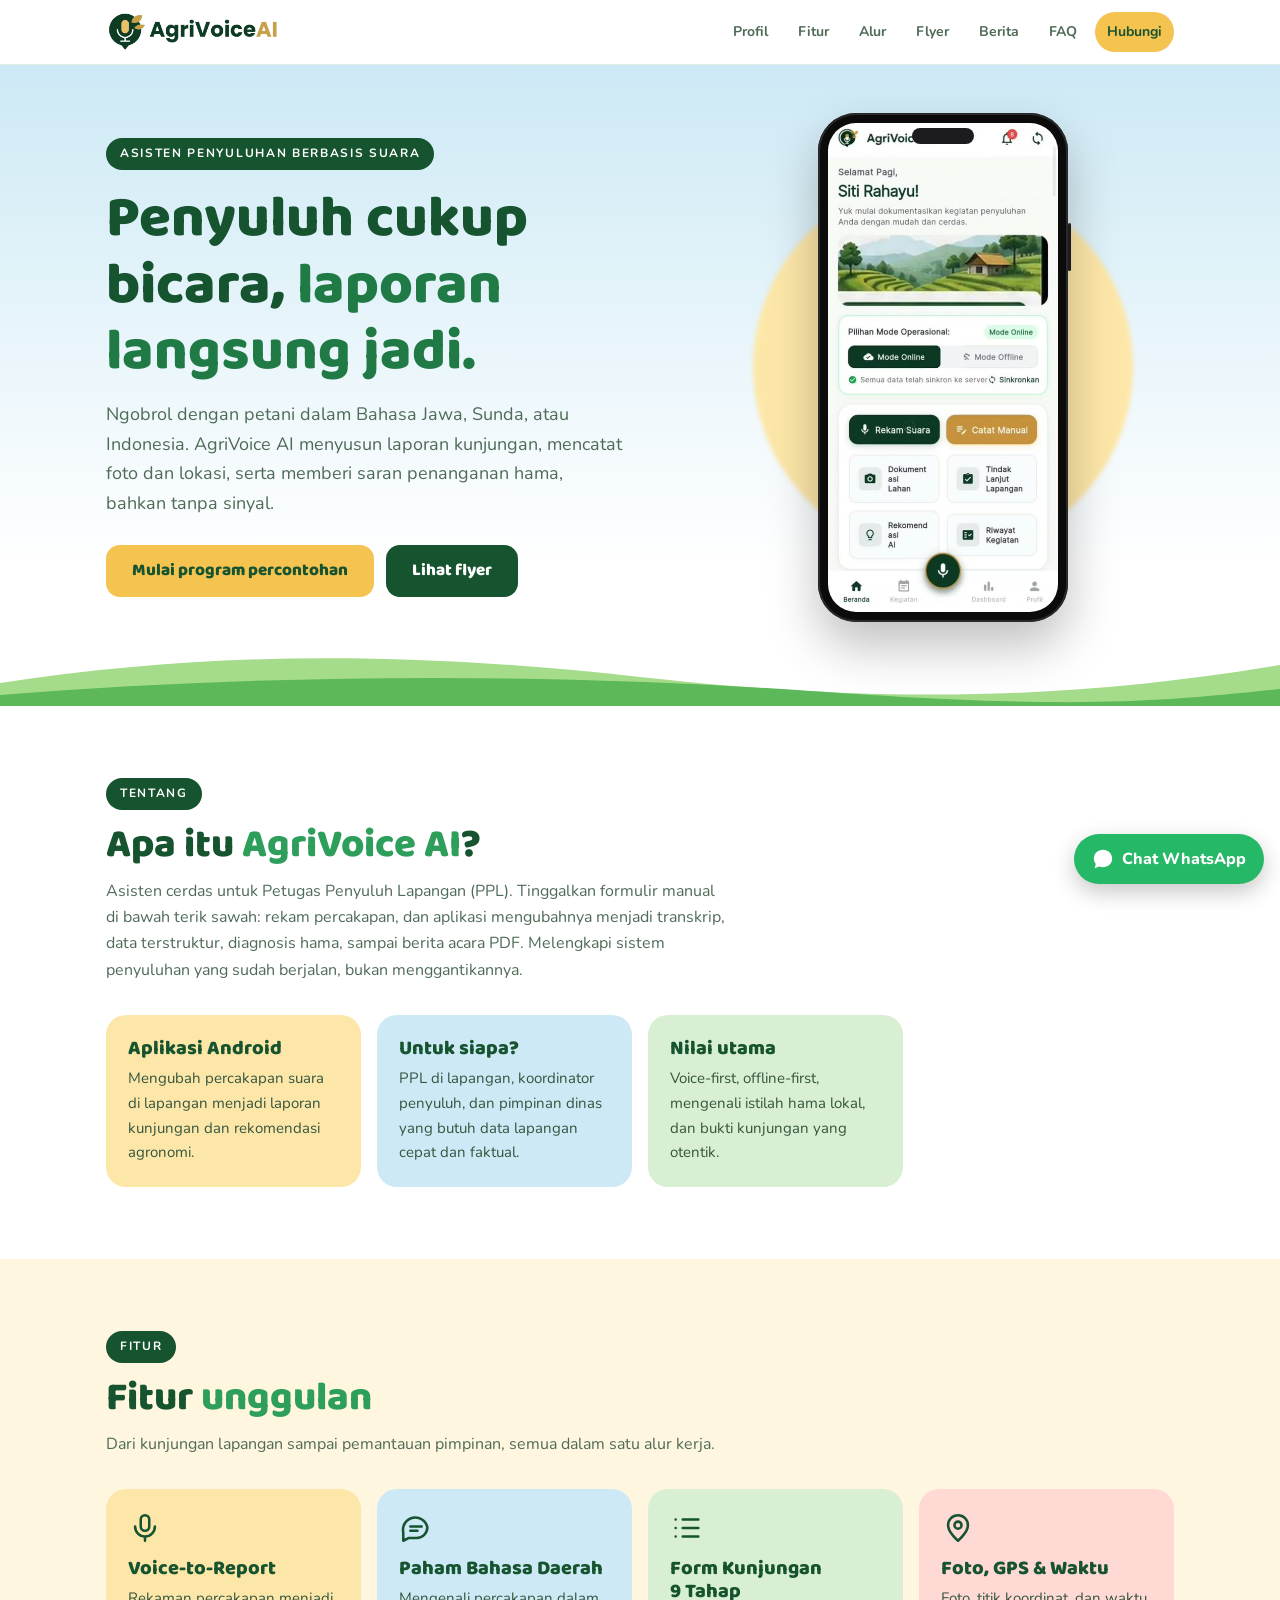
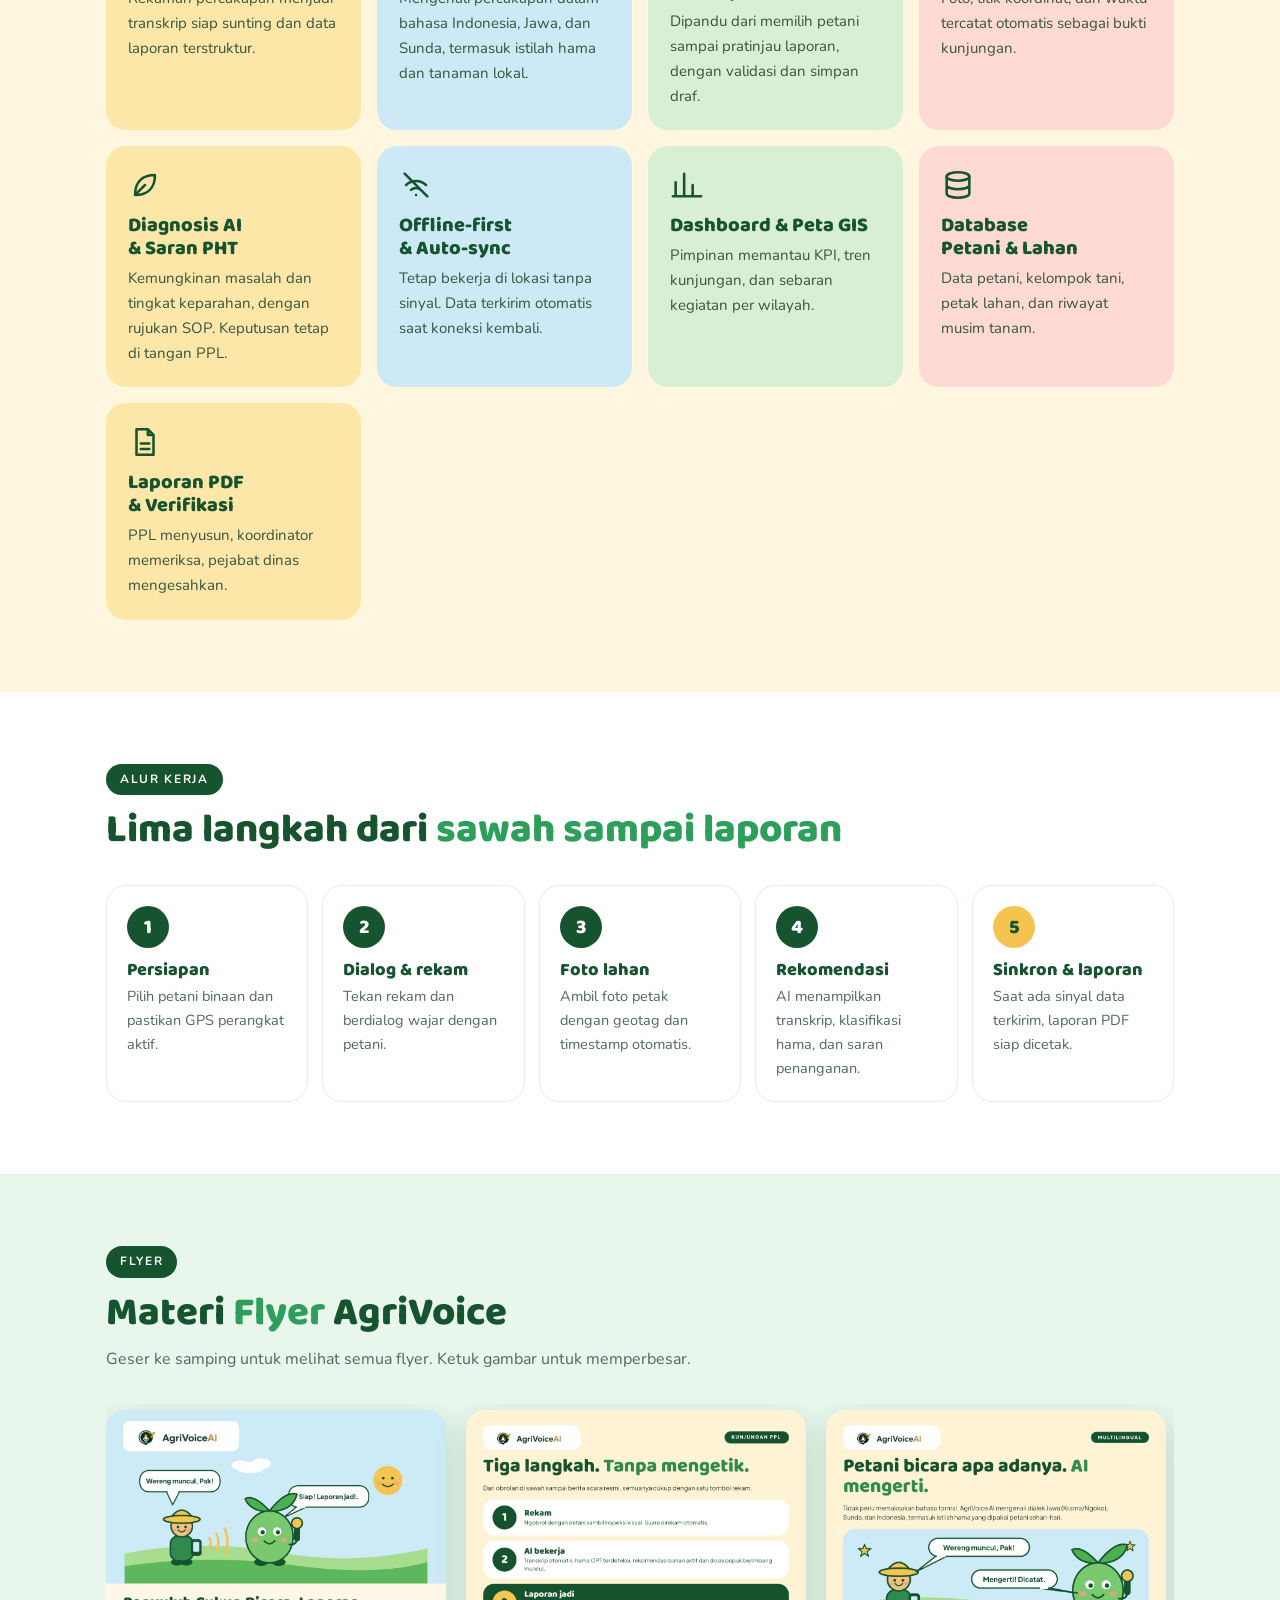
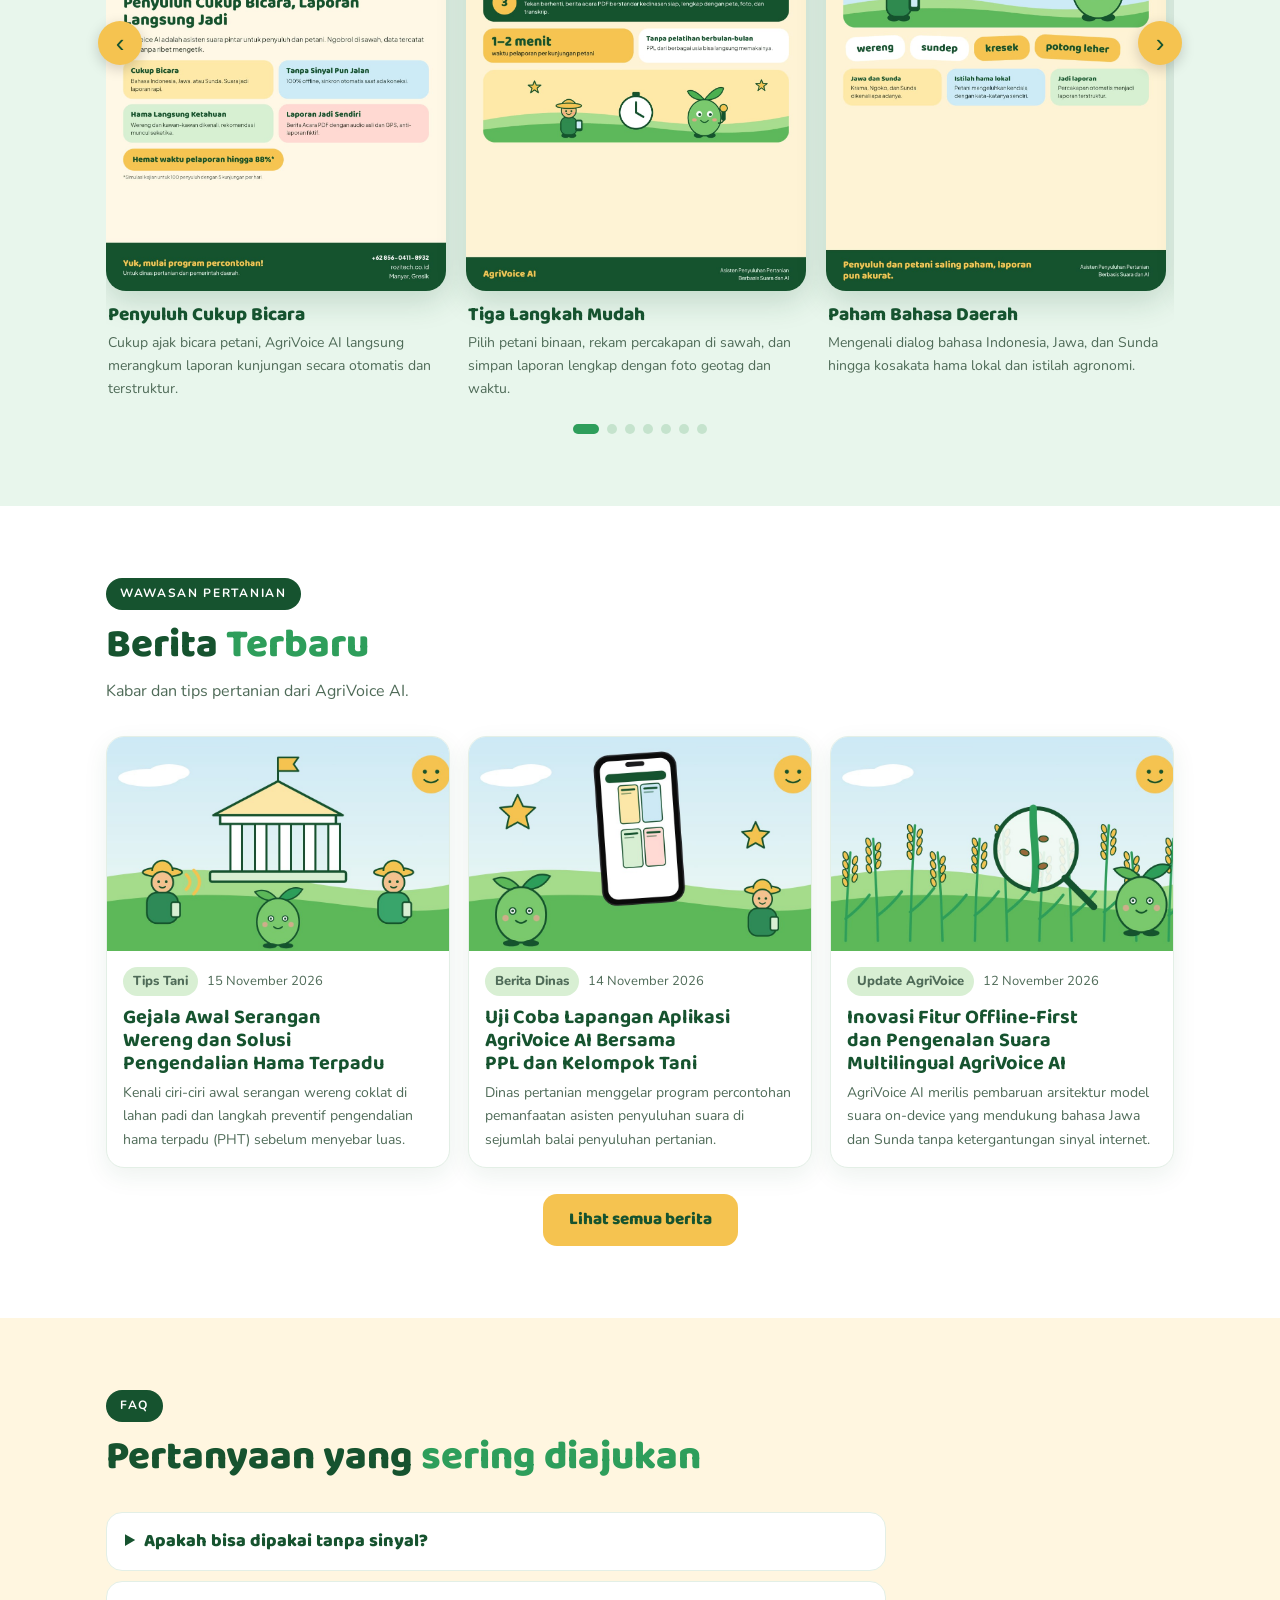
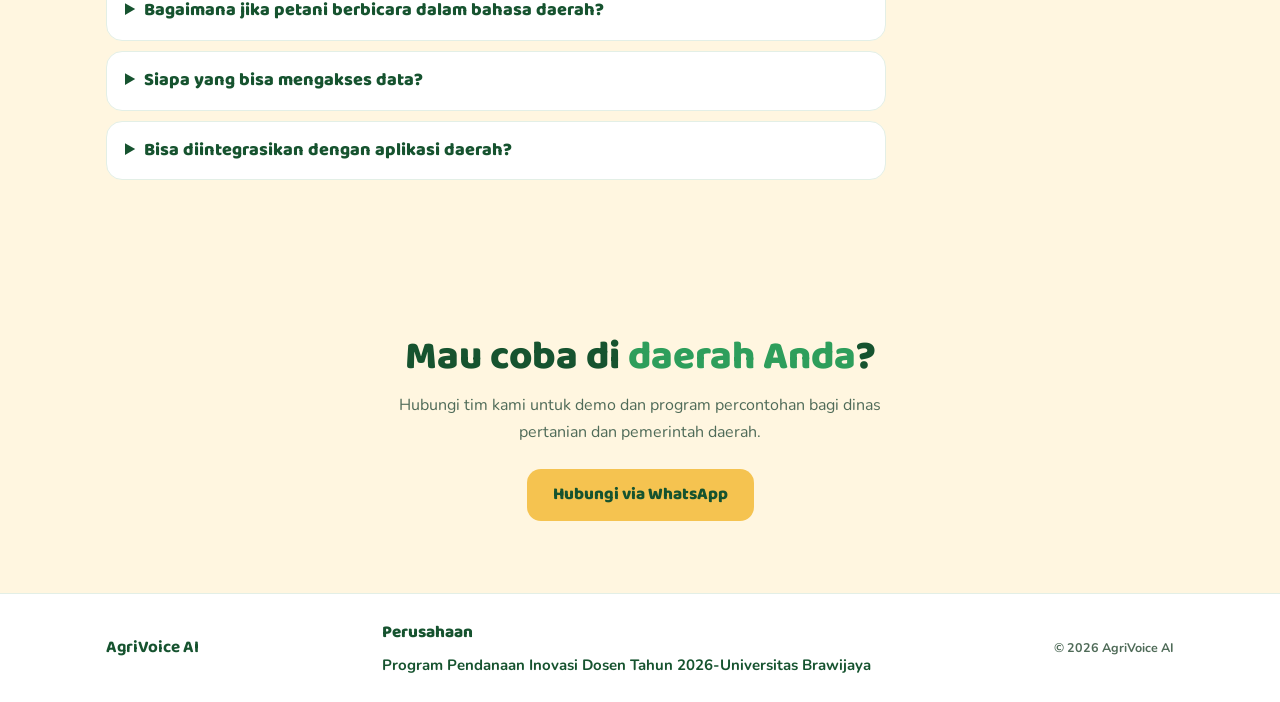
==== commit 816951dd: "Update footer contact information hapus kontak" ====
--- a/index.html
+++ b/index.html
@@ -147,14 +147,8 @@
     <div class="w">
         <div><b>AgriVoice AI</b></div>
         <address class="footer-contact">
-            <strong class="footer-title">Kontak</strong>
-            <span><strong>Nama:</strong> Bari'ur Ro'if Aflah</span>
-            <span><strong>No. Telepon:</strong> <a href="tel:+6282342982905">+62 823 4298 2905</a></span>
-        </address>
-        <address class="footer-contact">
             <strong class="footer-title">Perusahaan</strong>
-            <span>CV Rozitech Multimedia Indonesia</span>
-            <span><strong>Alamat:</strong> Desa Leran, Kec. Manyar, Kabupaten Gresik</span>
+            <span>Program Pendanaan Inovasi Dosen Tahun 2026-Universitas Brawijaya</span>
         </address>
         <small class="footer-copy">&copy; 2026 AgriVoice AI</small>
     </div>
